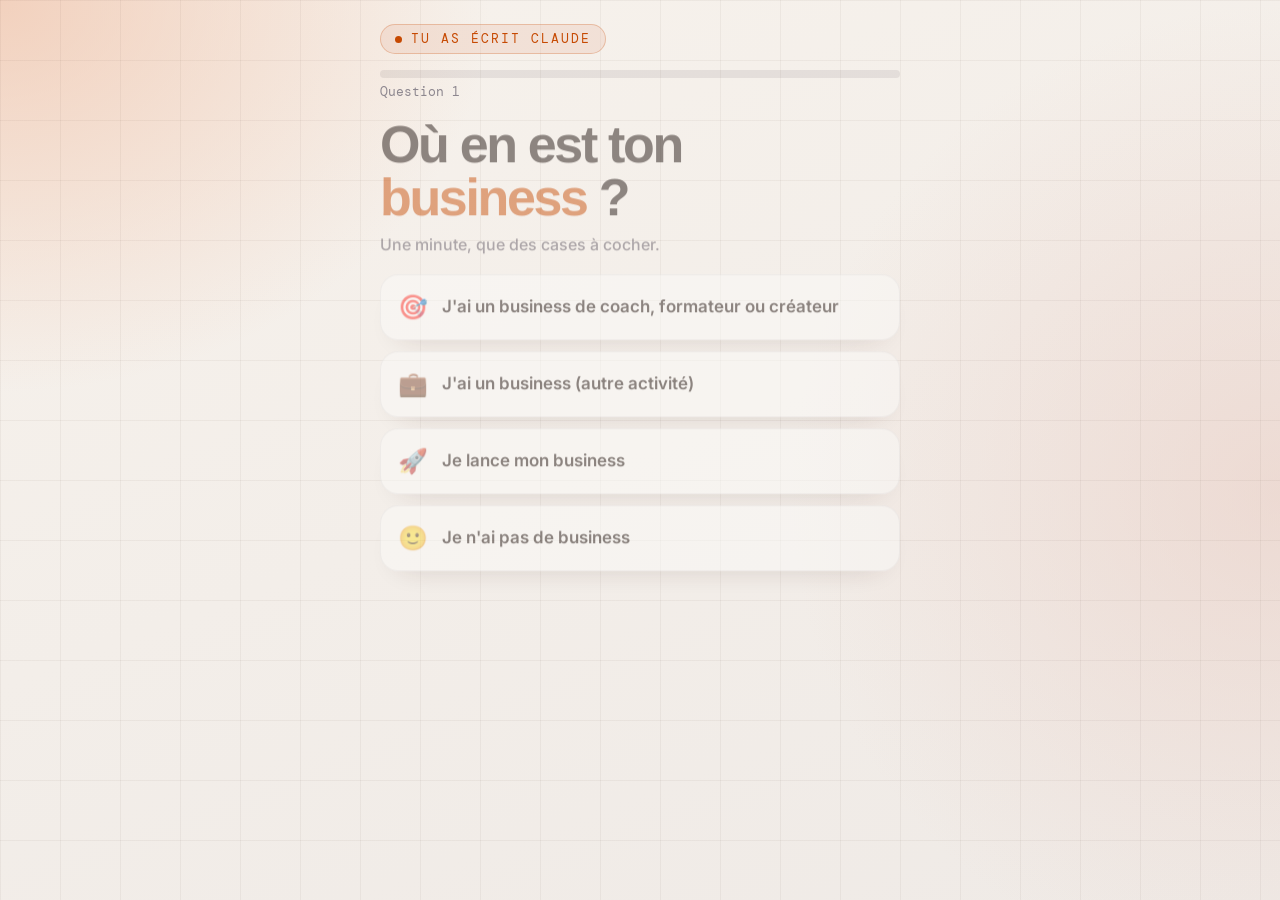
==== index.html @ 03297bce "Questionnaires d'acquisition : module partagé et page Claude Module questionnaire.js et questionnair" ====
<!doctype html><html lang="fr"><head><meta charset="utf-8"><meta name="robots" content="noindex"><meta http-equiv="refresh" content="0; url=claude/"><title>Pablo Romero</title></head><body></body></html>
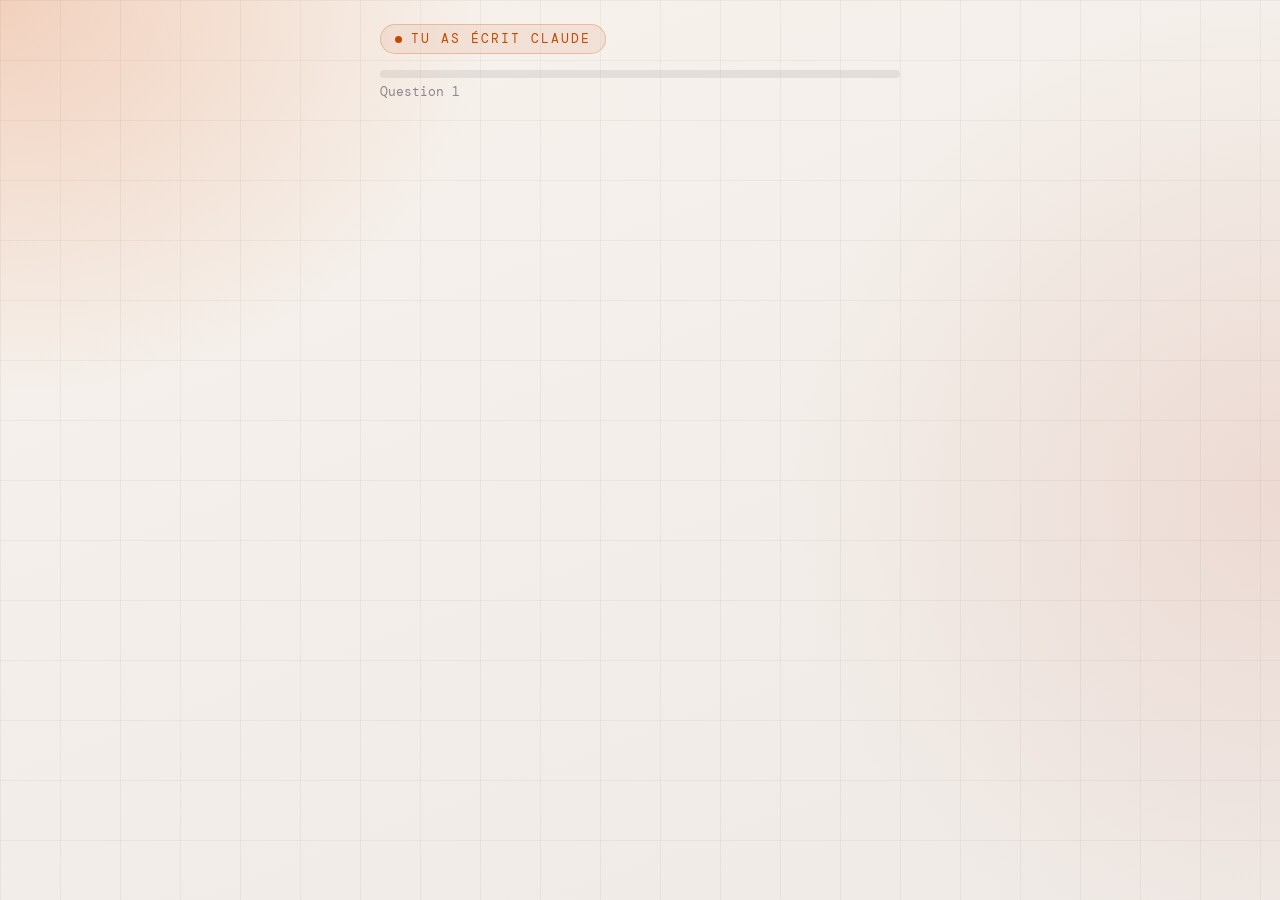
==== commit 00594c81: "Signature pabloetlucas dans les titres Co-Authored-By: Claude Opus 5.5 <noreply@anthropic.com>" ====
--- a/index.html
+++ b/index.html
@@ -1 +1 @@
-<!doctype html><html lang="fr"><head><meta charset="utf-8"><meta name="robots" content="noindex"><meta http-equiv="refresh" content="0; url=claude/"><title>Pablo Romero</title></head><body></body></html>
+<!doctype html><html lang="fr"><head><meta charset="utf-8"><meta name="robots" content="noindex"><meta http-equiv="refresh" content="0; url=claude/"><title>pabloetlucas</title></head><body></body></html>
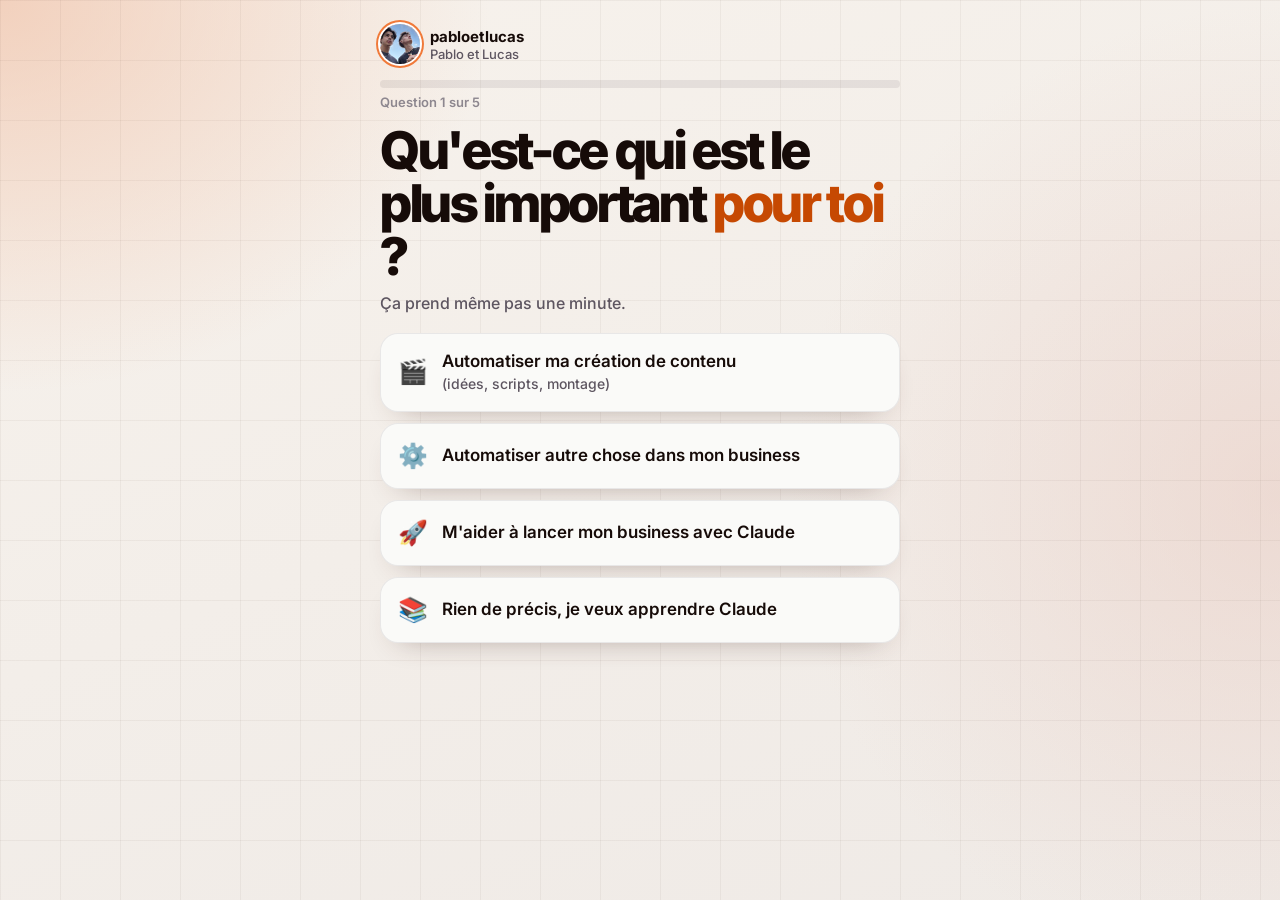
==== commit 25b69e30: "QCM « création de contenu » : nouvel arbre, page bio creation/ et animations - Nouvelle arborescence" ====
--- a/index.html
+++ b/index.html
@@ -1 +1 @@
-<!doctype html><html lang="fr"><head><meta charset="utf-8"><meta name="robots" content="noindex"><meta http-equiv="refresh" content="0; url=claude/"><title>pabloetlucas</title></head><body></body></html>
+<!doctype html><html lang="fr"><head><meta charset="utf-8"><meta name="robots" content="noindex"><title>pabloetlucas</title><script>location.replace('creation/' + location.search);</script><meta http-equiv="refresh" content="0; url=creation/"></head><body></body></html>
